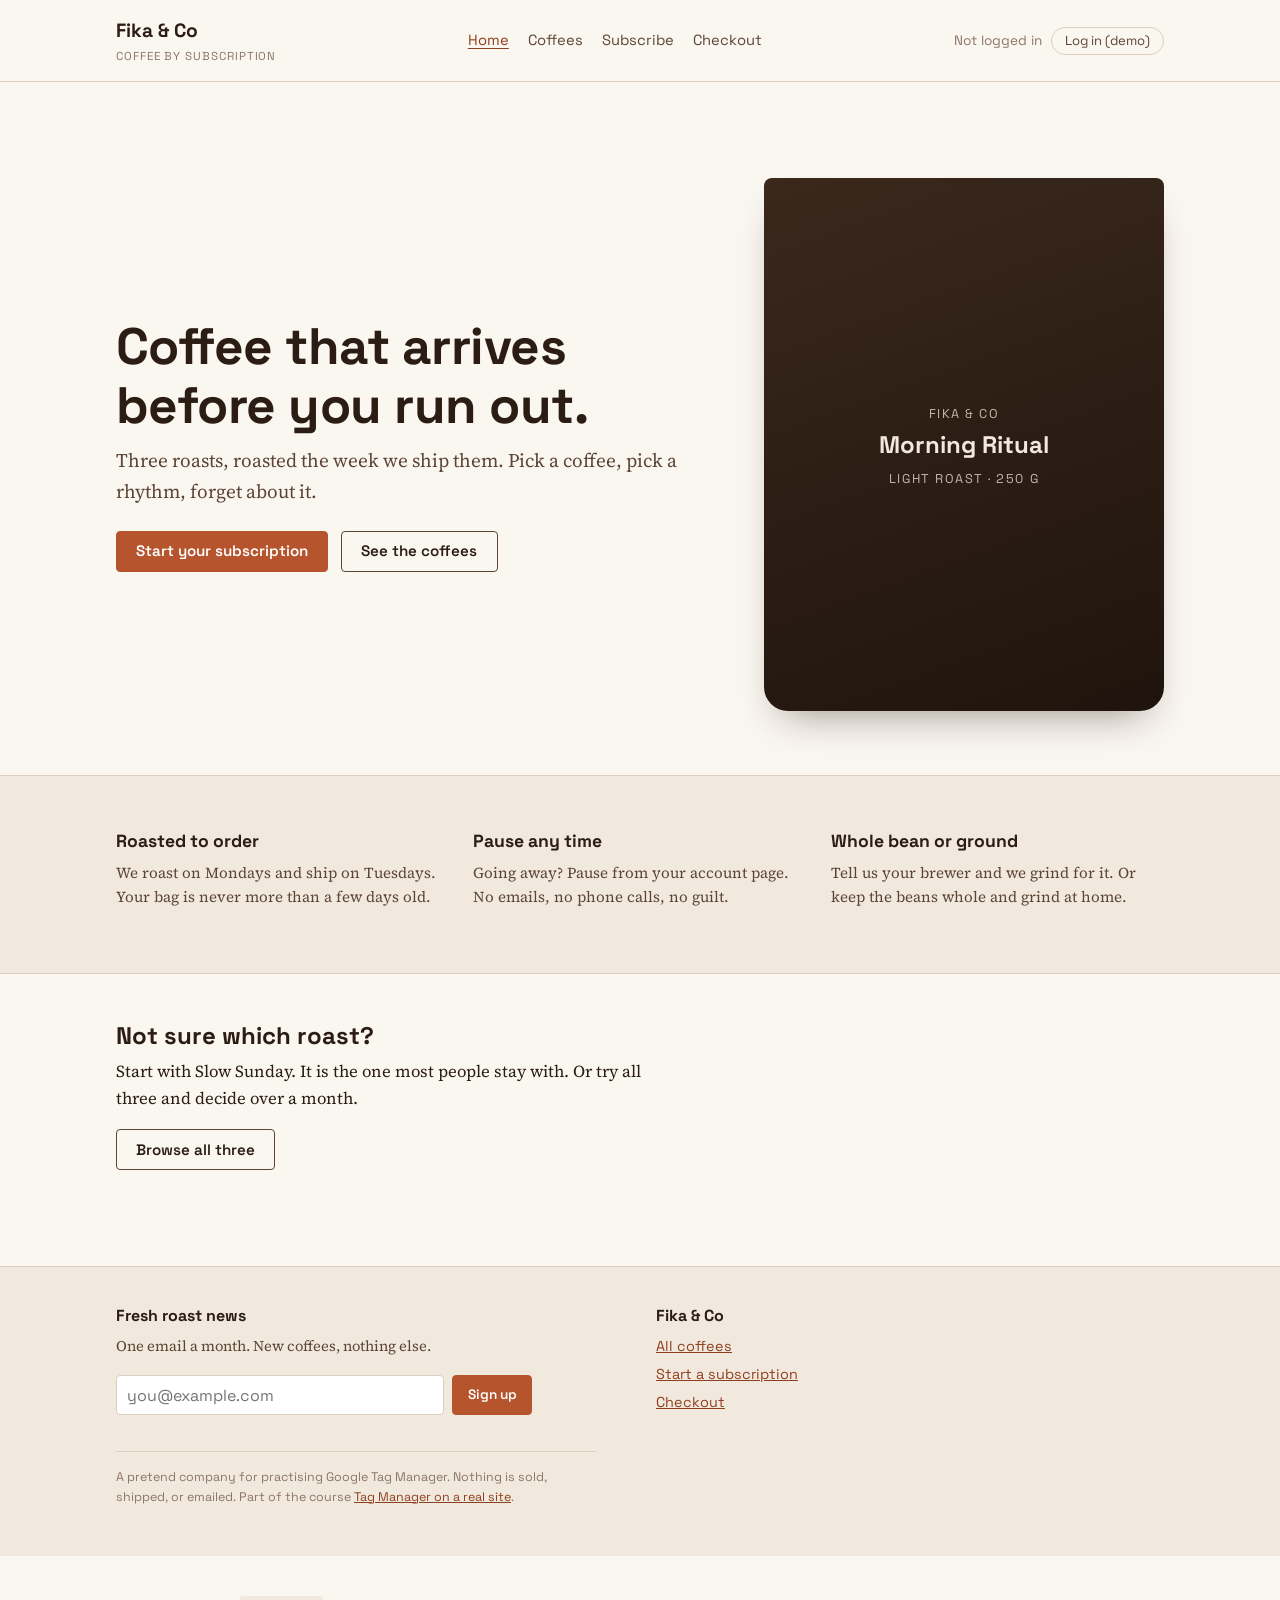
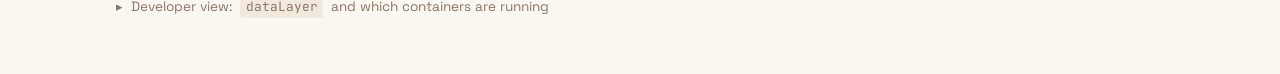
==== gtm-real-site/site/index.html @ fa003f14 "jfeji" ====
<!DOCTYPE html>
<html lang="en">
<head>
<!-- Google Tag Manager -->
<script>(function(w,d,s,l,i){w[l]=w[l]||[];w[l].push({'gtm.start':
new Date().getTime(),event:'gtm.js'});var f=d.getElementsByTagName(s)[0],
j=d.createElement(s),dl=l!='dataLayer'?'&l='+l:'';j.async=true;j.src=
'https://www.googletagmanager.com/gtm.js?id='+i+dl;f.parentNode.insertBefore(j,f);
})(window,document,'script','dataLayer','GTM-W2S6DPBK');</script>
<!-- End Google Tag Manager -->
<meta charset="UTF-8">
<meta name="viewport" content="width=device-width, initial-scale=1.0">
<title>Fika & Co — Coffee by subscription</title>
<meta name="description" content="Practice site for the Tag Manager course, module 5. Fresh-roasted coffee by subscription.">
<link rel="preconnect" href="https://fonts.googleapis.com">
<link rel="preconnect" href="https://fonts.gstatic.com" crossorigin>
<link href="https://fonts.googleapis.com/css2?family=JetBrains+Mono:wght@400;700&family=Source+Serif+4:opsz,wght@8..60,400;8..60,600&family=Space+Grotesk:wght@400;500;600;700&display=swap" rel="stylesheet">
<link rel="stylesheet" href="site.css">

<!-- Page data. site.js pushes this into the dataLayer straight away, BEFORE
     any container loads, so every tag on the page can read page.* and user.* -->
<script>window.FIKA_PAGE = { type: 'home', category: null };</script>
<script src="site.js"></script>

<!-- ======================================================================
     EXERCISE 1 — PASTE THE <head> PART OF YOUR GOOGLE TAG MANAGER
     SNIPPET ON THE EMPTY LINE BELOW THIS COMMENT.

     (The snippet at the very top of this file belongs to the course author.
     Leave it there. Two containers on one page is normal.)
     ====================================================================== -->

<!-- ====================================================================== -->

<!-- Developer view: the collapsible dataLayer panel at the bottom of the page.
     A real site would not have this. -->
<script>window.GTM_COURSE_MANUAL = 'GTM-W2S6DPBK';</script>
<script src="../assets/course.js"></script>
</head>
<body data-page="home">
<!-- Google Tag Manager (noscript) -->
<noscript><iframe src="https://www.googletagmanager.com/ns.html?id=GTM-W2S6DPBK"
height="0" width="0" style="display:none;visibility:hidden"></iframe></noscript>
<!-- End Google Tag Manager (noscript) -->

<!-- ======================================================================
     EXERCISE 1 — PASTE THE <body> PART OF YOUR SNIPPET (the <noscript>
     iframe) ON THE EMPTY LINE BELOW THIS COMMENT.
     ====================================================================== -->

<!-- ====================================================================== -->

<header class="top">
    <div class="wrap">
        <a class="brand" href="index.html">Fika &amp; Co <small>Coffee by subscription</small></a>
        <nav aria-label="Main"><ul><li><a href="index.html" aria-current="page">Home</a></li><li><a href="products.html">Coffees</a></li><li><a href="signup.html">Subscribe</a></li><li><a href="checkout.html">Checkout</a></li></ul></nav>
        <div class="account" id="account"></div>
    </div>
</header>

<main>

    <section class="hero">
        <div class="wrap">
            <div>
                <h1>Coffee that arrives before you run out.</h1>
                <p class="lede">Three roasts, roasted the week we ship them. Pick a coffee, pick a rhythm, forget about it.</p>
                <div class="row">
                    <a class="btn" href="signup.html" data-cta="hero">Start your subscription</a>
                    <a class="btn ghost" href="products.html" data-cta="hero_secondary">See the coffees</a>
                </div>
            </div>
            <div class="bag"><div><span>Fika &amp; Co</span><b>Morning Ritual</b><span>Light roast · 250 g</span></div></div>
        </div>
    </section>

    <section class="band cream">
        <div class="wrap">
            <div class="three">
                <div><h3>Roasted to order</h3><p>We roast on Mondays and ship on Tuesdays. Your bag is never more than a few days old.</p></div>
                <div><h3>Pause any time</h3><p>Going away? Pause from your account page. No emails, no phone calls, no guilt.</p></div>
                <div><h3>Whole bean or ground</h3><p>Tell us your brewer and we grind for it. Or keep the beans whole and grind at home.</p></div>
            </div>
        </div>
    </section>

    <section class="band">
        <div class="wrap">
            <h2>Not sure which roast?</h2>
            <p>Start with Slow Sunday. It is the one most people stay with. Or try all three and decide over a month.</p>
            <a class="btn ghost" href="products.html" data-cta="mid_page">Browse all three</a>
        </div>
    </section>

</main>

<footer class="foot">
    <div class="wrap">
        <div>
            <h3>Fresh roast news</h3>
            <p>One email a month. New coffees, nothing else.</p>
            <form id="footer-newsletter">
                <input type="email" name="email" placeholder="you@example.com" aria-label="Email address" required>
                <button class="btn small" type="submit">Sign up</button>
            </form>
        </div>
        <div>
            <h3>Fika &amp; Co</h3>
            <ul>
                <li><a href="products.html">All coffees</a></li>
                <li><a href="signup.html">Start a subscription</a></li>
                <li><a href="checkout.html">Checkout</a></li>
            </ul>
        </div>
        <p class="legal">A pretend company for practising Google Tag Manager. Nothing is sold, shipped, or emailed.
            Part of the course <a href="../index.html">Tag Manager on a real site</a>.</p>
    </div>
</footer>

<details class="devpanel">
    <summary>Developer view: <code>dataLayer</code> and which containers are running</summary>
    <p class="devnote">This panel is course scaffolding. Your Tag Manager <b>Preview</b> mode shows the same information, and that is the tool you will use on real sites.</p>
    <div id="monitor"></div>
</details>

</body>
</html>
---- gtm-real-site/site/site.css ----
/* ==========================================================================
   Fika & Co — the practice site for module 5.
   This stylesheet is deliberately separate from the course's own styling:
   the pages in this folder are meant to look like a small real website.
   The dataLayer monitor styles at the bottom are copied from
   assets/course.css so the "Developer view" panel works without it.
   ========================================================================== */

:root {
    --paper: #FAF6F0;
    --cream: #F1E9DD;
    --bean: #2B1D14;
    --bean-2: #5C4535;
    --bean-3: #8C7666;
    --roast: #B5542D;
    --roast-deep: #8E3F1F;
    --line: #DCCFC0;
    --white: #FFFFFF;
    --serif: "Source Serif 4", Georgia, "Times New Roman", serif;
    --sans: "Space Grotesk", Helvetica, Arial, sans-serif;
    --mono: "JetBrains Mono", ui-monospace, SFMono-Regular, Menlo, monospace;
    --signal: #FF9900;
    --panel: #0D1B2E;
    --radius: 4px;
}

* { box-sizing: border-box; }
html { -webkit-text-size-adjust: 100%; }
body {
    margin: 0;
    background: var(--paper);
    color: var(--bean);
    font-family: var(--serif);
    font-size: 1.05rem;
    line-height: 1.6;
}
a { color: var(--roast-deep); }
h1, h2, h3 { font-family: var(--sans); line-height: 1.15; margin: 0 0 .6rem; }
h1 { font-size: clamp(2rem, 5vw, 3.2rem); font-weight: 700; letter-spacing: -.01em; }
h2 { font-size: 1.5rem; }
h3 { font-size: 1.1rem; }
p { margin: 0 0 1rem; max-width: 60ch; }

.wrap { max-width: 68rem; margin: 0 auto; padding: 0 1.25rem; }

/* Header */
.top {
    border-bottom: 1px solid var(--line);
    background: var(--paper);
}
.top .wrap {
    display: flex;
    align-items: center;
    justify-content: space-between;
    gap: 1rem;
    padding-top: 1rem;
    padding-bottom: 1rem;
}
.brand { font-family: var(--sans); font-weight: 700; font-size: 1.2rem; color: var(--bean); text-decoration: none; }
.brand small { display: block; font-weight: 400; font-size: .72rem; color: var(--bean-3); letter-spacing: .08em; text-transform: uppercase; }
.top nav ul { display: flex; gap: 1.2rem; list-style: none; margin: 0; padding: 0; font-family: var(--sans); font-size: .92rem; }
.top nav a { color: var(--bean-2); text-decoration: none; }
.top nav a:hover, .top nav a[aria-current="page"] { color: var(--roast-deep); text-decoration: underline; text-underline-offset: .2em; }
.account { font-family: var(--sans); font-size: .85rem; color: var(--bean-3); display: flex; gap: .6rem; align-items: center; }
.account button { font-family: var(--sans); font-size: .82rem; background: none; border: 1px solid var(--line); border-radius: 999px; padding: .28rem .8rem; cursor: pointer; color: var(--bean-2); }
.account button:hover { border-color: var(--bean-2); }

/* Buttons */
.btn {
    display: inline-block;
    white-space: nowrap;
    font-family: var(--sans);
    font-weight: 600;
    font-size: .95rem;
    background: var(--roast);
    color: #fff;
    border: 1px solid var(--roast);
    border-radius: var(--radius);
    padding: .65rem 1.2rem;
    cursor: pointer;
    text-decoration: none;
    line-height: 1.2;
}
.btn:hover { background: var(--roast-deep); border-color: var(--roast-deep); }
.btn.ghost { background: transparent; color: var(--bean); border-color: var(--bean-2); }
.btn.ghost:hover { background: var(--cream); }
.btn.small { font-size: .85rem; padding: .45rem .9rem; }

/* Hero */
.hero { padding: clamp(3rem, 8vw, 6rem) 0 clamp(2rem, 5vw, 4rem); }
.hero .wrap { display: grid; grid-template-columns: minmax(0, 1.2fr) minmax(0, .8fr); gap: 3rem; align-items: center; }
.hero .lede { font-size: 1.2rem; color: var(--bean-2); }
.hero .row { display: flex; gap: .8rem; flex-wrap: wrap; margin-top: 1.5rem; }
.bag {
    aspect-ratio: 3 / 4;
    background: linear-gradient(160deg, #3A281C, #1F140D);
    border-radius: 8px 8px 24px 24px;
    color: #F1E9DD;
    display: grid;
    place-items: center;
    text-align: center;
    font-family: var(--sans);
    padding: 1.5rem;
    box-shadow: 0 20px 40px -20px rgba(43,29,20,.5);
}
.bag b { display: block; font-size: 1.5rem; }
.bag span { font-size: .8rem; letter-spacing: .12em; text-transform: uppercase; opacity: .75; }

/* Sections */
section.band { padding: 3rem 0; border-top: 1px solid var(--line); }
section.band.cream { background: var(--cream); }
.three { display: grid; grid-template-columns: repeat(3, minmax(0, 1fr)); gap: 1.5rem; }
.three h3 { margin-top: .4rem; }
.three p { font-size: .95rem; color: var(--bean-2); }

/* Product grid and product page */
.grid { display: grid; grid-template-columns: repeat(auto-fill, minmax(15rem, 1fr)); gap: 1.5rem; margin-top: 1.5rem; }
.product {
    background: var(--white);
    border: 1px solid var(--line);
    border-radius: var(--radius);
    padding: 1.2rem;
    display: flex;
    flex-direction: column;
    gap: .4rem;
}
.product .swatch { height: 7rem; border-radius: 3px; margin-bottom: .6rem; }
.product h3 { margin: 0; }
.product .meta { font-family: var(--sans); font-size: .82rem; color: var(--bean-3); }
.product .price { font-family: var(--sans); font-weight: 600; margin: .2rem 0 .6rem; }
.product .row { display: flex; gap: .5rem; margin-top: auto; }
.product a.title { color: var(--bean); text-decoration: none; }
.product a.title:hover { color: var(--roast-deep); }

.pdp { display: grid; grid-template-columns: minmax(0, .9fr) minmax(0, 1.1fr); gap: 3rem; padding: 3rem 0; align-items: start; }
.pdp .swatch { aspect-ratio: 1; border-radius: 8px; }
.pdp .price { font-family: var(--sans); font-size: 1.5rem; font-weight: 600; margin: .5rem 0 1rem; }
.pdp .meta { font-family: var(--sans); font-size: .85rem; color: var(--bean-3); }
.qty { display: flex; align-items: center; gap: .6rem; margin: 1rem 0 1.4rem; font-family: var(--sans); font-size: .9rem; }
.qty input { width: 4rem; font-family: var(--sans); font-size: 1rem; padding: .45rem .5rem; border: 1px solid var(--line); border-radius: var(--radius); }
.notice { font-family: var(--sans); font-size: .9rem; color: var(--roast-deep); min-height: 1.4em; margin-top: .8rem; }

/* Checkout */
.checkout { display: grid; grid-template-columns: minmax(0, 1.1fr) minmax(0, .9fr); gap: 3rem; padding: 3rem 0; align-items: start; }
.cart { background: var(--white); border: 1px solid var(--line); border-radius: var(--radius); padding: 1.2rem 1.4rem; }
.cart table { width: 100%; border-collapse: collapse; font-family: var(--sans); font-size: .92rem; }
.cart td, .cart th { text-align: left; padding: .5rem 0; border-bottom: 1px solid var(--line); vertical-align: top; }
.cart th { font-weight: 500; color: var(--bean-3); font-size: .8rem; }
.cart td.num, .cart th.num { text-align: right; font-variant-numeric: tabular-nums; }
.cart tfoot td { border-bottom: 0; font-weight: 600; }
.cart .empty { color: var(--bean-3); font-family: var(--sans); font-size: .92rem; }

/* Forms */
form.card { background: var(--white); border: 1px solid var(--line); border-radius: var(--radius); padding: 1.4rem 1.6rem; max-width: 34rem; }
label.field { display: block; font-family: var(--sans); font-size: .88rem; font-weight: 500; margin: .9rem 0 .3rem; color: var(--bean-2); }
label.field:first-child { margin-top: 0; }
input[type="text"], input[type="email"], select {
    width: 100%;
    font-family: var(--sans);
    font-size: 1rem;
    padding: .55rem .65rem;
    border: 1px solid var(--line);
    border-radius: var(--radius);
    background: #fff;
    color: var(--bean);
}
.choice { display: flex; gap: 1rem; flex-wrap: wrap; font-family: var(--sans); font-size: .95rem; }
.choice label { display: flex; align-items: center; gap: .4rem; cursor: pointer; }
.consent { font-family: var(--sans); font-size: .9rem; display: flex; gap: .5rem; align-items: flex-start; margin: 1rem 0; }
.consent input { margin-top: .3rem; }
form.card .btn { margin-top: .6rem; }
.done { background: #E8F3EC; border: 1px solid #BFDCC9; border-radius: var(--radius); padding: 1rem 1.2rem; font-family: var(--sans); font-size: .95rem; margin-top: 1rem; }
.done b { display: block; margin-bottom: .2rem; }

/* Footer */
footer.foot { border-top: 1px solid var(--line); background: var(--cream); padding: 2.5rem 0 2rem; margin-top: 3rem; }
footer.foot .wrap { display: grid; grid-template-columns: minmax(0, 1fr) minmax(0, 1fr); gap: 2rem; }
footer.foot h3 { font-size: 1rem; }
footer.foot p { font-size: .92rem; color: var(--bean-2); }
footer.foot form { display: flex; gap: .5rem; max-width: 26rem; }
footer.foot ul { list-style: none; padding: 0; margin: 0; font-family: var(--sans); font-size: .9rem; }
footer.foot li { margin-bottom: .3rem; }
footer.foot .legal { grid-column: 1 / -1; font-family: var(--sans); font-size: .78rem; color: var(--bean-3); border-top: 1px solid var(--line); padding-top: 1rem; }

/* Developer view — the collapsible dataLayer panel at the bottom of every page */
details.devpanel { max-width: 68rem; margin: 2rem auto 3rem; padding: 0 1.25rem; font-family: var(--sans); }
details.devpanel summary {
    cursor: pointer;
    font-size: .85rem;
    color: var(--bean-3);
    padding: .5rem 0;
    list-style: none;
    display: flex;
    align-items: center;
    gap: .5rem;
}
details.devpanel summary::-webkit-details-marker { display: none; }
details.devpanel summary::before { content: "▸"; font-size: .8rem; }
details.devpanel[open] summary::before { content: "▾"; }
details.devpanel summary code { font-family: var(--mono); font-size: .8rem; background: var(--cream); padding: .05rem .35rem; border-radius: 3px; }
details.devpanel .devnote { font-size: .82rem; color: var(--bean-3); margin: .2rem 0 .8rem; }

@media (max-width: 52rem) {
    .hero .wrap, .pdp, .checkout, footer.foot .wrap { grid-template-columns: minmax(0, 1fr); }
    .three { grid-template-columns: minmax(0, 1fr); }
    .top .wrap { flex-wrap: wrap; }
    .bag { max-width: 18rem; }
}

/* ---- Copied from assets/course.css: the dataLayer monitor ---------------- */

.monitor {
    background: var(--panel);
    border-radius: var(--radius);
    overflow: hidden;
    color: #D9E3EF;
    font-family: var(--mono);
    font-size: .78rem;
    box-shadow: 0 1px 0 #05101F inset;
}
.monitor-head {
    display: flex; align-items: center; justify-content: space-between; gap: .5rem;
    padding: .7rem .85rem; border-bottom: 1px solid #223650;
    font-family: var(--sans); font-size: .82rem; font-weight: 600; letter-spacing: .01em; color: #fff;
}
.monitor-head .count { font-family: var(--mono); font-weight: 400; color: #7F94AD; font-variant-numeric: tabular-nums; }
.monitor-status {
    display: flex; align-items: center; gap: .45rem; padding: .55rem .85rem;
    border-bottom: 1px solid #223650; font-family: var(--sans); font-size: .78rem; color: #9FB3C9;
}
.dot { width: .5rem; height: .5rem; border-radius: 50%; background: #4A5F79; flex: none; }
.dot.live { background: #3DD68C; box-shadow: 0 0 0 3px rgba(61,214,140,.18); }
.dot.off { background: #E2673F; }
.monitor-feed { max-height: 22rem; overflow-y: auto; padding: .35rem 0; scrollbar-width: thin; scrollbar-color: #2E4463 transparent; }
.monitor-feed:empty::after { content: "Waiting for the first push…"; display: block; padding: 1.2rem .85rem; color: #5E7492; font-style: italic; }
.evt { padding: .45rem .85rem; border-bottom: 1px solid #172942; }
.evt:last-child { border-bottom: 0; }
.evt-name { color: var(--signal); font-weight: 700; word-break: break-all; }
.evt-time { float: right; color: #5E7492; font-size: .72rem; }
.evt-body { margin: .3rem 0 0; white-space: pre-wrap; word-break: break-word; color: #A9BFD6; font-size: .74rem; line-height: 1.55; }
.evt-body .k { color: #7FB2E5; }
.evt-body .s { color: #9FD8A8; }
.evt-body .n { color: #E0A3E8; }
@keyframes land { from { background: rgba(255,153,0,.22); } to { background: transparent; } }
.evt.new { animation: land 1.1s ease-out 1; }
@media (prefers-reduced-motion: reduce) { .evt.new { animation: none; } }
.monitor-foot { display: flex; gap: .4rem; padding: .6rem .85rem; border-top: 1px solid #223650; }
.monitor-foot button {
    font-family: var(--sans); font-size: .76rem; background: #1B3050; color: #C9D8E8;
    border: 1px solid #2E4463; border-radius: 3px; padding: .3rem .6rem; cursor: pointer;
}
.monitor-foot button:hover { background: #24405F; color: #fff; }
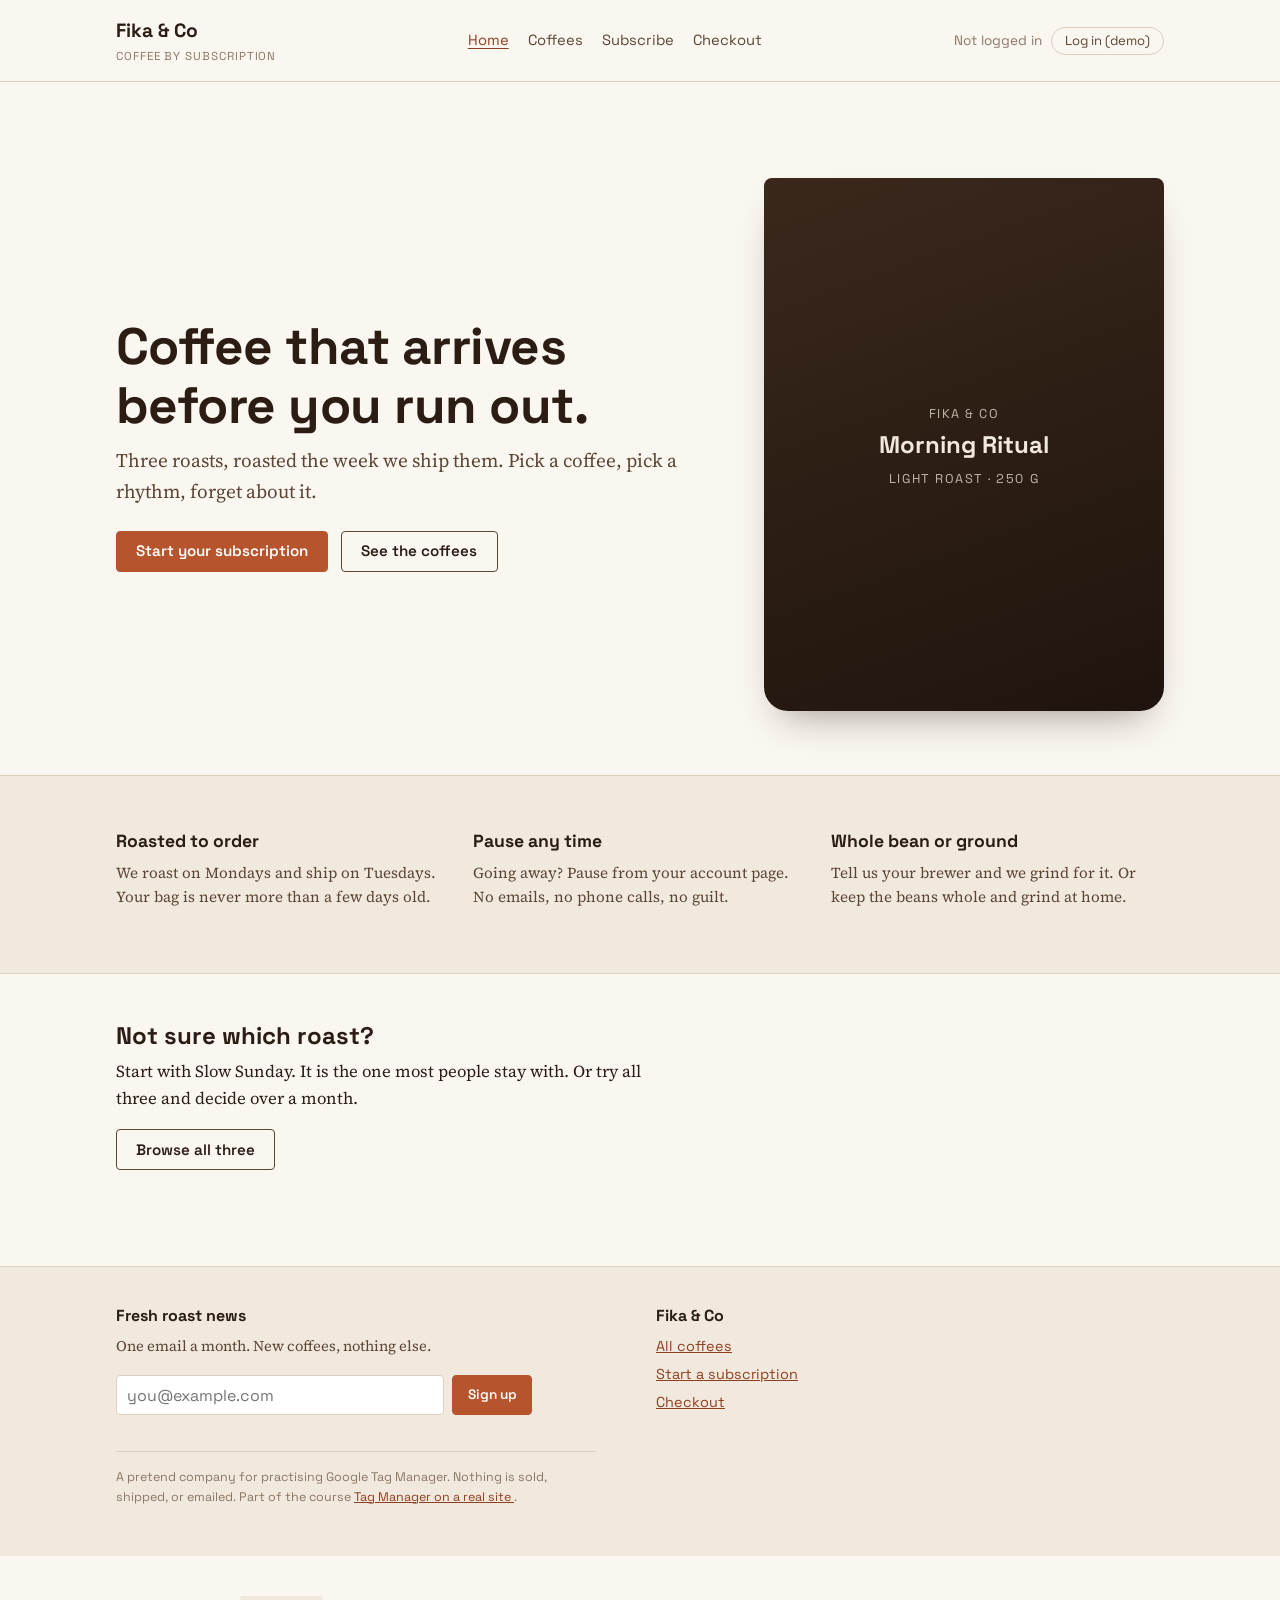
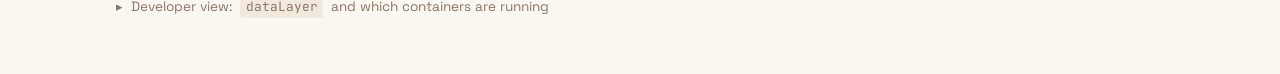
==== commit a5249fad: "cta click" ====
--- a/gtm-real-site/site/index.html
+++ b/gtm-real-site/site/index.html
@@ -8,19 +8,30 @@
 'https://www.googletagmanager.com/gtm.js?id='+i+dl;f.parentNode.insertBefore(j,f);
 })(window,document,'script','dataLayer','GTM-W2S6DPBK');</script>
 <!-- End Google Tag Manager -->
+
 <meta charset="UTF-8">
 <meta name="viewport" content="width=device-width, initial-scale=1.0">
+
 <title>Fika & Co — Coffee by subscription</title>
 <meta name="description" content="Practice site for the Tag Manager course, module 5. Fresh-roasted coffee by subscription.">
+
 <link rel="preconnect" href="https://fonts.googleapis.com">
 <link rel="preconnect" href="https://fonts.gstatic.com" crossorigin>
 <link href="https://fonts.googleapis.com/css2?family=JetBrains+Mono:wght@400;700&family=Source+Serif+4:opsz,wght@8..60,400;8..60,600&family=Space+Grotesk:wght@400;500;600;700&display=swap" rel="stylesheet">
+
 <link rel="stylesheet" href="site.css">
 
 <!-- Page data. site.js pushes this into the dataLayer straight away, BEFORE
      any container loads, so every tag on the page can read page.* and user.* -->
-<script>window.FIKA_PAGE = { type: 'home', category: null };</script>
+<script>
+window.FIKA_PAGE = {
+    type: 'home',
+    category: null
+};
+</script>
+
 <script src="site.js"></script>
+
 
 <!-- ======================================================================
      EXERCISE 1 — PASTE THE <head> PART OF YOUR GOOGLE TAG MANAGER
@@ -30,98 +41,343 @@
      Leave it there. Two containers on one page is normal.)
      ====================================================================== -->
 
+<!-- Google Tag Manager -->
+<script>(function(w,d,s,l,i){w[l]=w[l]||[];w[l].push({'gtm.start':
+new Date().getTime(),event:'gtm.js'});var f=d.getElementsByTagName(s)[0],
+j=d.createElement(s),dl=l!='dataLayer'?'&l='+l:'';j.async=true;j.src=
+'https://www.googletagmanager.com/gtm.js?id='+i+dl;f.parentNode.insertBefore(j,f);
+})(window,document,'script','dataLayer','GTM-NTTCVHRB');</script>
+<!-- End Google Tag Manager -->
+
 <!-- ====================================================================== -->
+
 
 <!-- Developer view: the collapsible dataLayer panel at the bottom of the page.
      A real site would not have this. -->
-<script>window.GTM_COURSE_MANUAL = 'GTM-W2S6DPBK';</script>
+<script>
+window.GTM_COURSE_MANUAL = 'GTM-W2S6DPBK';
+</script>
+
 <script src="../assets/course.js"></script>
+
 </head>
+
+
 <body data-page="home">
+
 <!-- Google Tag Manager (noscript) -->
-<noscript><iframe src="https://www.googletagmanager.com/ns.html?id=GTM-W2S6DPBK"
-height="0" width="0" style="display:none;visibility:hidden"></iframe></noscript>
+<noscript>
+    <iframe src="https://www.googletagmanager.com/ns.html?id=GTM-W2S6DPBK"
+    height="0"
+    width="0"
+    style="display:none;visibility:hidden">
+    </iframe>
+</noscript>
 <!-- End Google Tag Manager (noscript) -->
+
 
 <!-- ======================================================================
      EXERCISE 1 — PASTE THE <body> PART OF YOUR SNIPPET (the <noscript>
      iframe) ON THE EMPTY LINE BELOW THIS COMMENT.
      ====================================================================== -->
 
+<!-- Google Tag Manager (noscript) -->
+<noscript>
+    <iframe src="https://www.googletagmanager.com/ns.html?id=GTM-NTTCVHRB"
+    height="0"
+    width="0"
+    style="display:none;visibility:hidden">
+    </iframe>
+</noscript>
+<!-- End Google Tag Manager (noscript) -->
+
 <!-- ====================================================================== -->
 
+
 <header class="top">
+
     <div class="wrap">
-        <a class="brand" href="index.html">Fika &amp; Co <small>Coffee by subscription</small></a>
-        <nav aria-label="Main"><ul><li><a href="index.html" aria-current="page">Home</a></li><li><a href="products.html">Coffees</a></li><li><a href="signup.html">Subscribe</a></li><li><a href="checkout.html">Checkout</a></li></ul></nav>
+
+        <a class="brand" href="index.html">
+            Fika &amp; Co
+            <small>Coffee by subscription</small>
+        </a>
+
+        <nav aria-label="Main">
+            <ul>
+                <li>
+                    <a href="index.html" aria-current="page">Home</a>
+                </li>
+
+                <li>
+                    <a href="products.html">Coffees</a>
+                </li>
+
+                <li>
+                    <a href="signup.html">Subscribe</a>
+                </li>
+
+                <li>
+                    <a href="checkout.html">Checkout</a>
+                </li>
+            </ul>
+        </nav>
+
         <div class="account" id="account"></div>
+
     </div>
+
 </header>
 
+
 <main>
 
     <section class="hero">
+
         <div class="wrap">
+
             <div>
+
                 <h1>Coffee that arrives before you run out.</h1>
-                <p class="lede">Three roasts, roasted the week we ship them. Pick a coffee, pick a rhythm, forget about it.</p>
+
+                <p class="lede">
+                    Three roasts, roasted the week we ship them.
+                    Pick a coffee, pick a rhythm, forget about it.
+                </p>
+
                 <div class="row">
-                    <a class="btn" href="signup.html" data-cta="hero">Start your subscription</a>
-                    <a class="btn ghost" href="products.html" data-cta="hero_secondary">See the coffees</a>
-                </div>
+
+                    <a
+                        class="btn"
+                        href="signup.html"
+                        data-cta="hero"
+                        id="subscription-cta">
+                        Start your subscription
+                    </a>
+
+                    <a
+                        class="btn ghost"
+                        href="products.html"
+                        data-cta="hero_secondary">
+                        See the coffees
+                    </a>
+
+                </div>
+
             </div>
-            <div class="bag"><div><span>Fika &amp; Co</span><b>Morning Ritual</b><span>Light roast · 250 g</span></div></div>
-        </div>
+
+
+            <div class="bag">
+
+                <div>
+                    <span>Fika &amp; Co</span>
+                    <b>Morning Ritual</b>
+                    <span>Light roast · 250 g</span>
+                </div>
+
+            </div>
+
+        </div>
+
     </section>
 
+
     <section class="band cream">
+
         <div class="wrap">
+
             <div class="three">
-                <div><h3>Roasted to order</h3><p>We roast on Mondays and ship on Tuesdays. Your bag is never more than a few days old.</p></div>
-                <div><h3>Pause any time</h3><p>Going away? Pause from your account page. No emails, no phone calls, no guilt.</p></div>
-                <div><h3>Whole bean or ground</h3><p>Tell us your brewer and we grind for it. Or keep the beans whole and grind at home.</p></div>
+
+                <div>
+                    <h3>Roasted to order</h3>
+
+                    <p>
+                        We roast on Mondays and ship on Tuesdays.
+                        Your bag is never more than a few days old.
+                    </p>
+                </div>
+
+
+                <div>
+                    <h3>Pause any time</h3>
+
+                    <p>
+                        Going away? Pause from your account page.
+                        No emails, no phone calls, no guilt.
+                    </p>
+                </div>
+
+
+                <div>
+                    <h3>Whole bean or ground</h3>
+
+                    <p>
+                        Tell us your brewer and we grind for it.
+                        Or keep the beans whole and grind at home.
+                    </p>
+                </div>
+
             </div>
-        </div>
+
+        </div>
+
     </section>
 
+
     <section class="band">
+
         <div class="wrap">
+
             <h2>Not sure which roast?</h2>
-            <p>Start with Slow Sunday. It is the one most people stay with. Or try all three and decide over a month.</p>
-            <a class="btn ghost" href="products.html" data-cta="mid_page">Browse all three</a>
-        </div>
+
+            <p>
+                Start with Slow Sunday.
+                It is the one most people stay with.
+                Or try all three and decide over a month.
+            </p>
+
+            <a
+                class="btn ghost"
+                href="products.html"
+                data-cta="mid_page">
+                Browse all three
+            </a>
+
+        </div>
+
     </section>
 
 </main>
 
+
 <footer class="foot">
+
     <div class="wrap">
+
         <div>
+
             <h3>Fresh roast news</h3>
-            <p>One email a month. New coffees, nothing else.</p>
+
+            <p>
+                One email a month.
+                New coffees, nothing else.
+            </p>
+
             <form id="footer-newsletter">
-                <input type="email" name="email" placeholder="you@example.com" aria-label="Email address" required>
-                <button class="btn small" type="submit">Sign up</button>
+
+                <input
+                    type="email"
+                    name="email"
+                    placeholder="you@example.com"
+                    aria-label="Email address"
+                    required>
+
+                <button
+                    class="btn small"
+                    type="submit">
+                    Sign up
+                </button>
+
             </form>
-        </div>
+
+        </div>
+
+
         <div>
+
             <h3>Fika &amp; Co</h3>
+
             <ul>
-                <li><a href="products.html">All coffees</a></li>
-                <li><a href="signup.html">Start a subscription</a></li>
-                <li><a href="checkout.html">Checkout</a></li>
+                <li>
+                    <a href="products.html">
+                        All coffees
+                    </a>
+                </li>
+
+                <li>
+                    <a href="signup.html">
+                        Start a subscription
+                    </a>
+                </li>
+
+                <li>
+                    <a href="checkout.html">
+                        Checkout
+                    </a>
+                </li>
             </ul>
-        </div>
-        <p class="legal">A pretend company for practising Google Tag Manager. Nothing is sold, shipped, or emailed.
-            Part of the course <a href="../index.html">Tag Manager on a real site</a>.</p>
+
+        </div>
+
+
+        <p class="legal">
+            A pretend company for practising Google Tag Manager.
+            Nothing is sold, shipped, or emailed.
+            Part of the course
+            <a href="../index.html">
+                Tag Manager on a real site
+            </a>.
+        </p>
+
     </div>
+
 </footer>
 
+
 <details class="devpanel">
-    <summary>Developer view: <code>dataLayer</code> and which containers are running</summary>
-    <p class="devnote">This panel is course scaffolding. Your Tag Manager <b>Preview</b> mode shows the same information, and that is the tool you will use on real sites.</p>
+
+    <summary>
+        Developer view:
+        <code>dataLayer</code>
+        and which containers are running
+    </summary>
+
+    <p class="devnote">
+        This panel is course scaffolding.
+        Your Tag Manager <b>Preview</b> mode shows the same information,
+        and that is the tool you will use on real sites.
+    </p>
+
     <div id="monitor"></div>
+
 </details>
 
+
+<!-- ================================================================
+     CTA CLICK EVENT
+     Pushes cta_click into the dataLayer when the visitor clicks
+     "Start your subscription".
+     ================================================================ -->
+
+<script>
+
+document
+    .getElementById('subscription-cta')
+    .addEventListener('click', function(event) {
+
+        event.preventDefault();
+
+        window.dataLayer = window.dataLayer || [];
+
+        window.dataLayer.push({
+            event: 'cta_click',
+
+            cta: {
+                text: 'Start your subscription',
+                location: 'hero',
+                destination: 'signup.html'
+            }
+        });
+
+        setTimeout(function() {
+            window.location.href = 'signup.html';
+        }, 200);
+
+    });
+
+</script>
+
+
 </body>
-</html>
+
+</html>
